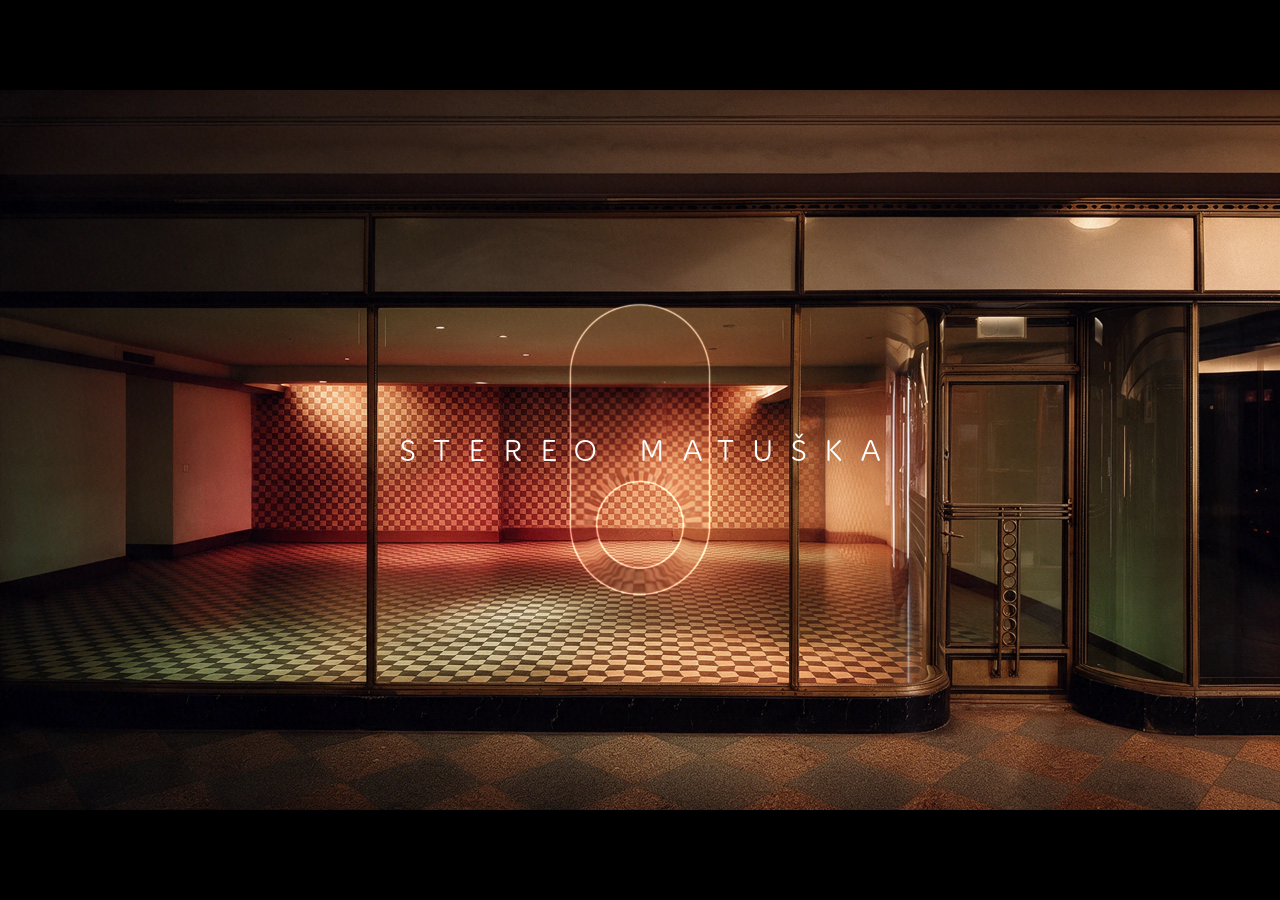
==== intro-vyloha.html @ 97980174 "Prezentace vizuální identity Stereo Matuška Soubory, které slideshow za běhu používá (36 slidů: intr" ====
<!doctype html>
<html lang="cs">
<head>
<meta charset="utf-8">
<meta name="viewport" content="width=device-width,initial-scale=1">
<title>Stereo intro výloha</title>
<style>
  html,body{margin:0;height:100%;background:#000;overflow:hidden}
  /* telefon: prohlížeč nesmí tah prstem brát jako posun nebo zoom stránky, ovládání řeší skript */
  html,body{touch-action:none;-webkit-user-select:none;user-select:none;-webkit-tap-highlight-color:transparent}
  canvas{position:absolute;inset:0;margin:auto;max-width:100vw;max-height:100vh;aspect-ratio:16/9;width:100vw;height:auto}
  @media (min-aspect-ratio:16/9){canvas{height:100vh;width:auto}}
  /* slidy za intrem: mezi sebou střih; jen přechod z intra na první slide (a zpět) se prolne */
  #slides>*{position:absolute;inset:0;margin:auto;width:min(100vw,calc(100vh*16/9));height:min(100vh,calc(100vw*9/16));opacity:0;pointer-events:none}
  #slides>.on{opacity:1}
  #slides>.fade{transition:opacity .8s cubic-bezier(.65,0,.35,1)}
  .slide svg{position:absolute;inset:0;width:100%;height:100%;display:block}
  /* písmo identity: Kit Rounded Light (podtitul MATUŠKA); nejdřív nainstalované, jinak soubor z web/ */
  @font-face{font-family:"Kit Rounded";font-weight:300;font-style:normal;src:local("KitRounded Light"),local("KitRounded-Light"),url("web/KitRounded-Light.otf") format("opentype")}
  .lab{font:300 46px/1 "Kit Rounded","Avenir Next","Century Gothic","Helvetica Neue",Arial,sans-serif;letter-spacing:.35em;fill:#fff}
  /* slide 12: spodní část loga (linky, MATUŠKA, jehla) jako SVG nad plátnem */
  #l12{position:absolute;inset:0;margin:auto;width:min(100vw,calc(100vh*16/9));height:min(100vh,calc(100vw*9/16));pointer-events:none;display:none}
  #l12.on{display:block}
  /* krok 0: nápis STEREO MATUŠKA jako na statických slidech 1 a 2 (typografie/T0c-intro-nazev.html); zmizí, když se přepínač rozdělí */
  #nazev{position:absolute;inset:0;margin:auto;width:min(100vw,calc(100vh*16/9));height:min(100vh,calc(100vw*9/16));pointer-events:none;transition:opacity .6s cubic-bezier(.65,0,.35,1)}
  #nazev.off{opacity:0}
</style>
</head>
<body>
<canvas id="c" width="1920" height="1080"></canvas>
<!-- nápis kroku 0; x = 960 + polovina prostrkání za posledním písmenem (.67em × 42 / 2), ať je opticky na středu -->
<svg id="nazev" viewBox="0 0 1920 1080"><text x="974.07" y="540" text-anchor="middle" dominant-baseline="central" fill="#fff" style="font:300 42px 'Kit Rounded';letter-spacing:.67em">STEREO MATUŠKA</text></svg>
<!-- slidy za intrem: anatomie přepínače, dvojice káva/stout a vinyl/kytara; za nimi slide 12 (12.png na plátně + #l12), tím prezentace končí -->
<!-- slide 12: bílé logo na noční výloze; souřadnice skupiny = souřadnice SVG/logo_1.svg (posun a měřítko nastaví skript) -->
<svg id="l12" viewBox="0 0 1920 1080"><g id="l12g" fill="none" stroke="#fff" stroke-width="7.6" stroke-linecap="round" stroke-linejoin="round">
    <line id="l12L" x1="3.8" y1="579.21" x2="3.8" y2="579.21" opacity="0"/>
    <path class="sub" fill="#fff" stroke="none" opacity="0" d="M272.97,617.49c-.93,0-1.75-.21-2.45-.64-.7-.43-1.19-1.01-1.46-1.75-.27-.74-.41-1.5-.41-2.27v-73.14c0-3.19.54-5.52,1.63-7,1.09-1.48,3.15-2.22,6.18-2.22,1.55,0,2.8.29,3.73.88.93.58,1.71,1.4,2.33,2.45.62,1.05,1.24,2.32,1.87,3.79l17.15,40.6c.78,1.87,1.48,3.6,2.1,5.19.62,1.59,1.19,3.07,1.69,4.43.51,1.36.95,2.59,1.34,3.67.39,1.09.7,2.02.93,2.8.23-.78.53-1.71.88-2.8.35-1.09.8-2.31,1.34-3.67.54-1.36,1.13-2.84,1.75-4.43.62-1.59,1.32-3.32,2.1-5.19l17.15-40.6c.62-1.48,1.24-2.74,1.87-3.79.62-1.05,1.42-1.87,2.39-2.45.97-.58,2.23-.88,3.79-.88,2.95,0,4.98.74,6.07,2.22,1.09,1.48,1.63,3.81,1.63,7v73.14c0,.78-.16,1.54-.47,2.27-.31.74-.78,1.32-1.4,1.75-.62.43-1.44.64-2.45.64s-1.83-.21-2.45-.64c-.62-.43-1.11-.99-1.46-1.69-.35-.7-.53-1.48-.53-2.33v-39.78c0-7.08.08-13.59.23-19.54.16-5.95.35-10.71.58-14.29l-24.26,57.04c-.47,1.17-.93,2.29-1.4,3.38-.47,1.09-1.09,1.96-1.87,2.62-.78.66-1.95.99-3.5.99s-2.62-.33-3.44-.99c-.82-.66-1.46-1.52-1.92-2.57-.47-1.05-.97-2.2-1.52-3.44l-24.26-57.04c.31,3.58.53,8.34.64,14.29.12,5.95.17,12.46.17,19.54v39.78c0,.86-.16,1.63-.47,2.33-.31.7-.78,1.26-1.4,1.69-.62.43-1.44.64-2.45.64Z"/>
    <path class="sub" fill="#fff" stroke="none" opacity="0" d="M403.97,617.84c-.7,0-1.42-.16-2.16-.47-.74-.31-1.34-.82-1.81-1.52-.47-.7-.7-1.48-.7-2.33,0-.93.27-2.06.82-3.38.54-1.32,1.28-3.15,2.22-5.48l24.85-62.41c.78-1.87,1.46-3.56,2.04-5.07.58-1.52,1.24-2.8,1.98-3.85.74-1.05,1.63-1.85,2.68-2.39,1.05-.54,2.39-.82,4.02-.82s3.05.27,4.02.82c.97.54,1.81,1.34,2.51,2.39.7,1.05,1.32,2.33,1.87,3.85.54,1.52,1.17,3.21,1.87,5.07l25.08,62.53c.86,2.26,1.58,4.04,2.16,5.37.58,1.32.88,2.45.88,3.38,0,.86-.25,1.63-.76,2.33-.51.7-1.09,1.21-1.75,1.52-.66.31-1.38.47-2.16.47-1.09,0-1.98-.31-2.68-.93-.7-.62-1.34-1.65-1.92-3.09-.58-1.44-1.3-3.32-2.16-5.66l-7.23-19.6-1.28-3.27-8.17-20.65c-1.71-4.59-3.44-9.14-5.19-13.65-1.75-4.51-3.48-9.06-5.19-13.65-1.71,4.59-3.46,9.14-5.25,13.65-1.79,4.51-3.54,9.06-5.25,13.65l-8.05,20.53-1.4,3.38-7.12,19.6c-.86,2.33-1.57,4.22-2.16,5.66-.58,1.44-1.21,2.47-1.87,3.09-.66.62-1.58.93-2.74.93ZM413.65,590.08l2.45-7.23h43.86l2.1,7.23h-48.41Z"/>
    <path class="sub" fill="#fff" stroke="none" opacity="0" d="M543.02,617.49c-1.48,0-2.57-.47-3.27-1.4-.7-.93-1.05-2.1-1.05-3.5v-73.72h-24.73c-.86,0-1.63-.13-2.33-.41-.7-.27-1.25-.68-1.63-1.22-.39-.54-.58-1.32-.58-2.33s.19-1.79.58-2.33c.39-.54.93-.95,1.63-1.22.7-.27,1.48-.41,2.33-.41h57.74c.85,0,1.61.14,2.27.41.66.27,1.19.68,1.58,1.22.39.54.58,1.32.58,2.33.08,1.01-.1,1.81-.53,2.39-.43.58-.95.99-1.57,1.22-.62.23-1.36.35-2.22.35h-24.5v73.72c0,1.32-.33,2.47-.99,3.44-.66.97-1.77,1.46-3.32,1.46Z"/>
    <path class="sub" fill="#fff" stroke="none" opacity="0" d="M659.2,617.84c-7,0-12.93-1.42-17.79-4.26-4.86-2.84-8.56-6.9-11.08-12.19-2.53-5.29-3.79-11.55-3.79-18.78v-47.48c0-1.4.37-2.53,1.11-3.38.74-.86,1.88-1.28,3.44-1.28,1.4,0,2.45.41,3.15,1.22.7.82,1.05,1.92,1.05,3.32v43.98c0,6.61.8,12.21,2.39,16.8,1.59,4.59,4.14,8.07,7.64,10.44,3.5,2.37,8.13,3.56,13.88,3.56s10.25-1.18,13.71-3.56c3.46-2.37,6.01-5.85,7.64-10.44,1.63-4.59,2.45-10.19,2.45-16.8v-43.86c0-1.4.35-2.53,1.05-3.38.7-.86,1.79-1.28,3.27-1.28,1.55,0,2.66.45,3.33,1.34.66.9.99,2.04.99,3.44v47.36c0,7.23-1.25,13.49-3.73,18.78-2.49,5.29-6.14,9.35-10.96,12.19-4.82,2.84-10.73,4.26-17.73,4.26Z"/>
    <path class="sub" fill="#fff" stroke="none" opacity="0" d="M772.47,617.84c-4.59,0-8.75-.7-12.48-2.1-3.73-1.4-6.84-3.07-9.33-5.02-1.56-1.09-2.76-2.25-3.62-3.5-.86-1.24-1.28-2.45-1.28-3.62,0-1.24.39-2.27,1.17-3.09.78-.82,1.79-1.23,3.03-1.23,1.71,0,2.97.53,3.79,1.58s1.88,2.2,3.21,3.44c1.24,1.09,3.11,2.31,5.6,3.67,2.49,1.36,5.95,2.04,10.38,2.04,3.34,0,6.43-.56,9.27-1.69,2.84-1.13,5.15-2.8,6.94-5.02,1.79-2.22,2.68-4.96,2.68-8.22,0-2.95-.6-5.38-1.81-7.29-1.21-1.9-2.82-3.46-4.84-4.67-2.02-1.2-4.26-2.22-6.71-3.03-2.45-.82-4.96-1.65-7.52-2.51-4.98-1.79-9.2-3.79-12.66-6.01-3.46-2.22-6.09-4.84-7.87-7.87-1.79-3.03-2.68-6.61-2.68-10.73s.78-7.5,2.33-10.38c1.55-2.88,3.63-5.23,6.24-7.06,2.6-1.83,5.5-3.19,8.69-4.08,3.19-.89,6.38-1.34,9.57-1.34s6.18.41,8.98,1.23c2.8.82,5.29,1.89,7.46,3.21,2.18,1.32,3.91,2.76,5.19,4.32,1.28,1.56,1.93,3.07,1.93,4.55,0,1.25-.39,2.24-1.17,2.97-.78.74-1.75,1.11-2.92,1.11-1.48,0-2.61-.5-3.38-1.52-.78-1.01-1.94-2.1-3.5-3.27-1.71-1.24-3.52-2.35-5.42-3.32-1.91-.97-4.45-1.46-7.64-1.46-5.44,0-9.74,1.38-12.89,4.14-3.15,2.76-4.72,6.32-4.72,10.67-.08,4.51,1.46,8.03,4.61,10.56,3.15,2.53,7.76,4.88,13.82,7.06,3.03,1.09,6.07,2.18,9.1,3.27,3.03,1.09,5.79,2.45,8.28,4.08,2.49,1.63,4.47,3.79,5.95,6.47,1.48,2.68,2.22,6.17,2.22,10.44s-.82,7.66-2.45,10.62c-1.63,2.96-3.79,5.37-6.47,7.23-2.68,1.87-5.68,3.23-8.98,4.08-3.31.86-6.67,1.28-10.09,1.28ZM764.89,504.69c-.39-.54-.9-1.01-1.52-1.4-.62-.39-1.28-.58-1.98-.58-1.09,0-1.96.33-2.62.99s-.99,1.38-.99,2.16c0,.62.12,1.19.35,1.69.23.51.54.99.93,1.46l8.98,10.85c.47.7.97,1.32,1.52,1.87.54.54,1.18.99,1.92,1.34.74.35,1.58.52,2.51.52s1.77-.17,2.51-.52c.74-.35,1.38-.82,1.92-1.4.54-.58,1.05-1.18,1.52-1.81l8.98-10.85c.39-.47.72-.95.99-1.46.27-.5.41-1.07.41-1.69,0-.78-.33-1.5-.99-2.16-.66-.66-1.54-.99-2.62-.99-.7,0-1.36.2-1.98.58-.62.39-1.17.86-1.63,1.4l-9.1,12.01-9.1-12.01Z"/>
    <path class="sub" fill="#fff" stroke="none" opacity="0" d="M860.77,617.49c-.93,0-1.73-.21-2.39-.64-.66-.43-1.13-.99-1.4-1.69-.27-.7-.41-1.55-.41-2.57v-77.34c0-1.48.33-2.64.99-3.5.66-.86,1.73-1.28,3.21-1.28,1.55,0,2.68.43,3.38,1.28.7.86,1.05,1.94,1.05,3.27v77.81c0,1.32-.35,2.43-1.05,3.32-.7.89-1.83,1.34-3.38,1.34ZM909.53,617.49c-1.25,0-2.29-.41-3.15-1.22-.86-.82-1.87-1.92-3.03-3.33-2.26-2.72-4.75-5.64-7.47-8.75-2.72-3.11-5.52-6.26-8.4-9.45-2.88-3.19-5.68-6.26-8.4-9.22-2.72-2.95-5.25-5.66-7.58-8.11-2.33-2.45-4.32-4.41-5.95-5.89,6.07-6.14,12.11-12.4,18.14-18.78,6.03-6.38,12.03-12.64,18.02-18.78,1.09-1.17,2.1-2.12,3.03-2.86.93-.74,1.98-1.11,3.15-1.11s2.16.41,2.97,1.22c.82.82,1.23,1.81,1.23,2.97,0,.93-.25,1.77-.76,2.51-.51.74-1.38,1.69-2.62,2.86-3.66,3.42-7.29,6.9-10.91,10.44-3.62,3.54-7.21,7.06-10.79,10.56-3.58,3.5-7.19,7-10.85,10.5,1.32,1.25,3.03,2.9,5.13,4.96,2.1,2.06,4.39,4.41,6.88,7.06,2.49,2.64,5.05,5.37,7.7,8.17,2.64,2.8,5.19,5.54,7.64,8.22,2.45,2.68,4.65,5.07,6.59,7.17,1.32,1.48,2.27,2.68,2.86,3.62.58.93.87,1.91.87,2.92,0,1.09-.39,2.08-1.17,2.97-.78.89-1.83,1.34-3.15,1.34Z"/>
    <path class="sub" fill="#fff" stroke="none" opacity="0" d="M968.33,617.84c-.7,0-1.42-.16-2.16-.47-.74-.31-1.34-.82-1.81-1.52-.47-.7-.7-1.48-.7-2.33,0-.93.27-2.06.82-3.38.54-1.32,1.28-3.15,2.22-5.48l24.85-62.41c.78-1.87,1.46-3.56,2.04-5.07.58-1.52,1.24-2.8,1.98-3.85.74-1.05,1.63-1.85,2.68-2.39,1.05-.54,2.39-.82,4.02-.82s3.05.27,4.02.82c.97.54,1.81,1.34,2.51,2.39s1.32,2.33,1.87,3.85c.54,1.52,1.17,3.21,1.87,5.07l25.08,62.53c.85,2.26,1.57,4.04,2.16,5.37.58,1.32.87,2.45.87,3.38,0,.86-.25,1.63-.76,2.33-.51.7-1.09,1.21-1.75,1.52-.66.31-1.38.47-2.16.47-1.09,0-1.98-.31-2.68-.93-.7-.62-1.34-1.65-1.92-3.09-.58-1.44-1.3-3.32-2.16-5.66l-7.23-19.6-1.28-3.27-8.17-20.65c-1.71-4.59-3.44-9.14-5.19-13.65-1.75-4.51-3.48-9.06-5.19-13.65-1.71,4.59-3.46,9.14-5.25,13.65-1.79,4.51-3.54,9.06-5.25,13.65l-8.05,20.53-1.4,3.38-7.12,19.6c-.86,2.33-1.58,4.22-2.16,5.66-.58,1.44-1.21,2.47-1.87,3.09-.66.62-1.58.93-2.74.93ZM978.01,590.08l2.45-7.23h43.86l2.1,7.23h-48.41Z"/>
    <path id="l12A" d="" opacity="0"/>
    <circle id="l12C" cx="0" cy="0" r="13.66" opacity="0"/>
</g></svg>
<div id="slides">
  <!-- přepínač po intru: anatomie, pak dvojice den ↔ noc (káva / stout, vinyl / kytara) na půlené obrazovce: nahoře den, dole noc,
       dráha stojí a jede jen kolečko; šipka na dvojici nejdřív přepne, pak jde dál -->
  <div class="slide" id="anat"><svg viewBox="0 0 1920 1080">
    <g id="anCam">
      <image id="an7" href="web/final7.webp" width="1920" height="1080"/>
      <image id="anN" href="web/noc.webp" width="1920" height="1080" opacity="0"/>
      <image id="anD" href="web/den.webp" width="1920" height="1080" opacity="0"/>
    </g>
    <rect id="anDark" width="1920" height="1080" fill="#0d0907" opacity="0"/>
    <!-- dráha a kolečko bílou linkou silnou jako linky loga na slidu s logem (7,6 × 0,85 = 6,46 px); výplň O Ondra zamítl -->
    <g fill="none" stroke="#fff" stroke-width="6.46" stroke-linecap="round">
      <path id="anTrack" pathLength="1" stroke-dasharray="1" stroke-dashoffset="1" d="M717.82,278.08A242.18,242.18 0 0 1 1202.18,278.08L1202.18,801.92A242.18,242.18 0 0 1 717.82,801.92Z"/>
      <circle id="anKnob" pathLength="1" stroke-dasharray="1" stroke-dashoffset="1" cx="960" cy="540" r="150.68"/>
    </g>
    <text id="anDen" class="lab" x="1272" y="294" opacity="0">DEN</text>
    <text id="anNoc" class="lab" x="1272" y="818" opacity="0">NOC</text>
  </svg></div>
  <div class="slide pair" id="p1"><svg viewBox="0 0 1920 1080">
    <svg width="1920" height="540"><image href="web/foto-9.webp" x="0.5" y="-269.42" width="1920" height="1080"/></svg>
    <svg y="540" width="1920" height="540"><image href="web/foto-11.webp" x="4" y="-269.58" width="1920" height="1080"/></svg>
    <rect class="dt" width="1920" height="540" fill="#0d0907" opacity="0"/>
    <rect class="db" y="540" width="1920" height="540" fill="#0d0907" opacity=".55"/>
    <g fill="none" stroke="#fff" stroke-width="6.46" stroke-linecap="round">   <!-- linka jako linky loga na slidu s logem (7,6 × 0,85) -->
      <path d="M711.00,270.58A249.00,249.00 0 0 1 1209.00,270.58L1209.00,809.42A249.00,249.00 0 0 1 711.00,809.42Z"/>
      <circle class="pk" cx="960" cy="270.58" r="155"/>
    </g>
    <!-- popisky stavu jako v anatomii: u krajních poloh kolečka, aktivní plně, druhý tlumeně; DEN tmavě na světlé půlce, NOC bíle na tmavé -->
    <text class="lab pDen" x="1279" y="287" style="fill:#2A1C16">DEN</text>
    <text class="lab pNoc" x="1279" y="826" opacity=".35">NOC</text>
  </svg></div>
  <div class="slide pair" id="p2"><svg viewBox="0 0 1920 1080">
    <svg width="1920" height="540"><image href="web/foto-8.webp" x="-0.5" y="-267.92" width="1920" height="1080"/></svg>
    <svg y="540" width="1920" height="540"><image href="web/foto-10.webp" x="-1.5" y="-266.08" width="1920" height="1080"/></svg>
    <rect class="dt" width="1920" height="540" fill="#0d0907" opacity="0"/>
    <rect class="db" y="540" width="1920" height="540" fill="#0d0907" opacity=".55"/>
    <g fill="none" stroke="#fff" stroke-width="6.46" stroke-linecap="round">   <!-- linka jako linky loga na slidu s logem (7,6 × 0,85) -->
      <path d="M711.00,270.58A249.00,249.00 0 0 1 1209.00,270.58L1209.00,809.42A249.00,249.00 0 0 1 711.00,809.42Z"/>
      <circle class="pk" cx="960" cy="270.58" r="155"/>
    </g>
    <!-- popisky stavu jako v anatomii: u krajních poloh kolečka, aktivní plně, druhý tlumeně; DEN tmavě na světlé půlce, NOC bíle na tmavé -->
    <text class="lab pDen" x="1279" y="287" style="fill:#2A1C16">DEN</text>
    <text class="lab pNoc" x="1279" y="826" opacity=".35">NOC</text>
  </svg></div>
</div>
<script>
/* Intro na výloze (storyboard final/1–5): skleněné O z loga, otvor = kolečko přepínače.
   1 den (otvor nahoře) → 2 otvor sjede dolů a noc se s ním postupně prolne
   → 3 O se rozdělí na dva kanály: vlevo den (otvor nahoře), vpravo noc (otvor dole)
   → 4 kanály se slijí do jednoho O na předělu, otvor uprostřed jako v logu, sklo se rozzáří
   → 5 O odjede doprava a od něj vyjedou a narostou písmena STERE (skleněný nápis přes výlohu)
   → finále (storyboard 7): denní polovina se rozplyne do noci, do otvoru O se vloží jantarový kotouč; intro tu skončí a stojí (klik / mezerník = znovu).
   Rozměry = logo 1 : 1 (O 208,78 × 434,57, otvor r 64,95), nápis posunutý o (318, 322).
   Písmena: mapy vzdáleností web/pismena-a.png (S, T, E) a pismena-b.png (R, E) z SVG/logo_1.svg.
   Ladění: #t=12 zastaví čas. */
const W = 1920, H = 1080;
const O = { cx: 960, top: 322, w: 208.78, h: 434.57, hole: 64.95 };
const R = O.w / 2;
const HOLE_UP = O.top + R, HOLE_DOWN = O.top + O.h - R, HOLE_MID = O.top + O.h / 2;
const X_LEFT = 480, X_RIGHT = 1440, SPLIT_X = 960;   // kanály podle storyboardu 3
const LOGO_X = 318, O_FINAL = 1501;                // O na místě v nápisu (doladěno na final/7.png)
const L_SHIFT = [-7, 3];                           // průměrný posun písmen (pro výpočty pohybu)
// přesné posuny jednotlivých písmen S, T, E, R, E změřené proti final/7.png (px)
const L_DX = [-8, -8, -9, -8, -9], L_DY = [.5, .5, .5, .5, .5];   // změřeno na světlém lemu nového final/7.png
// O ve final/7.png: střed 1501,5, horní okraj 322,5, stejná velikost jako logo, otvor y 539,5
const O_FIN = { x: 1501.5, R: 104.39, y0: 322.5 + 104.39, y1: 322.5 + 434.57 - 104.39, hole: 539.5 };
const O_BASE = { R, y0: O.top + R, y1: O.top + O.h - R };
// středy písmen S, T, E, R, E v nápisu (px) a pořadí vysouvání (od O doleva)
const LETTER_C = [426, 643.5, 846.5, 1064, 1287];
const LETTER_DELAY = [0, .08, .16, .24, .32], LETTER_DUR = .5;      // písmena rostou hned, zleva doprava za odjíždějícím O
const LETTER_RIGHT = [523, 725, 928, 1161, 1368];                  // pravý okraj písmen – rostou, až je O mine

const SEG = [
  ['den', 1.6], ['doNoci', 1.8], ['noc', 1.2], ['split', 1.7], ['stereo', 1.8],
  ['spojit', 1.5], ['logo', 1.4], ['finale', 3.8], ['konec', 0.01]
];
const END = SEG.reduce((s, x) => s + x[1], 0);   // lineární časová osa jen pro ladění (#t=) a export snímků

// brand easing cubic-bezier(.65,0,.35,1)
function bez(x1, y1, x2, y2) {
  const cx = 3 * x1, bx = 3 * (x2 - x1) - cx, ax = 1 - cx - bx;
  const cy = 3 * y1, by = 3 * (y2 - y1) - cy, ay = 1 - cy - by;
  return t => {
    let x = t;
    for (let i = 0; i < 8; i++) { const f = ((ax * x + bx) * x + cx) * x - t, d = (3 * ax * x + 2 * bx) * x + cx; if (Math.abs(d) < 1e-6) break; x -= f / d; }
    return ((ay * x + by) * x + cy) * x;
  };
}
const ease = bez(.65, 0, .35, 1);
const lerp = (a, b, k) => a + (b - a) * k;
const clamp = v => Math.max(0, Math.min(1, v));

// nápis: k = 0 jen O uprostřed, k = 1 O na místě a písmena venku
function wordmark(k) {
  const ox = lerp(O.cx, O_FINAL, ease(k));                                // O jede na své místo a za sebou nechává písmena
  const prog = LETTER_DELAY.map((dl, i) => ease(Math.min(clamp((k - dl) / LETTER_DUR), clamp((ox - R - LETTER_RIGHT[i] + 40) / 60))));
  const off = prog.map(() => 0);                                          // písmena stojí na svém místě
  const grow = prog.map(p => (1 - p) * 46);                               // a narostou z tenké linky
  // záře písmene naběhne až za jeho tvarem (nejdřív sklo, pak světlo)
  const lb = prog.map(p => Math.pow(clamp((p - .55) / .45), 2));
  return { wipe: 1, split: 1, glow: 1, a: { x: ox, hole: HOLE_MID }, b: null, letters: off.map(o => o + L_SHIFT[0]), grow, lb };
}

// varianta „neon“: O nejdřív dojede na místo, pak se písmena S → E rozblikají jako neonové trubice a dosvítí do skla
const FLICK = [0, 1, 0, 0, 1, 1, 0, 1, 1, 1, 0, 1];          // vzor blikání při zapalování
function neon(k) {
  const ox = lerp(O.cx, O_FINAL, ease(clamp(k / .3)));
  const lit = [0, 1, 2, 3, 4].map(i => {
    const p = clamp((k - .26 - i * .085) / .2);                // každé písmeno se zapaluje 0,2 délky kroku
    if (p <= 0) return [0, 0];
    if (p < .55) { const f = FLICK[Math.floor(p / .55 * FLICK.length)]; return [f * .55, f * 1.6]; }   // jen svítící obrys, bliká
    const q = (p - .55) / .45;
    return [lerp(.55, 1, ease(q)), lerp(1.6, 1, ease(q))];    // dosvítí: tělo skla naplní, záře se usadí
  });
  return { wipe: 1, split: 1, glow: 1, a: { x: ox, hole: HOLE_MID }, b: null,
           letters: [0, 0, 0, 0, 0].map(o => o + L_SHIFT[0]), grow: [0, 0, 0, 0, 0],
           lw: lit.map(l => l[0]), lb: lit.map(l => l[1]) };
}

// varianta „pivo“: O dojede na místo, zůstanou po něm prázdné skleněné obrysy písmen,
// ty se zespodu naplní pivem s pěnou (zleva doprava), pak pivo „prosvítí“ do čistého zářícího skla
const L_BOT = 760, L_TOP = 318;
function beer(k) {
  const ox = lerp(O.cx, O_FINAL, ease(clamp(k / .26)));
  const glass = ease(clamp((k - .14) / .22));                 // písmena se jemně objeví jako čisté sklo
  const p = clamp((k - .3) / .55);
  const level = lerp(L_BOT + 12, L_TOP + 4, 1 - Math.pow(1 - p, 2.6));   // hladina stoupá a ke konci zpomalí, jako když se dočepovává
  return { wipe: 1, split: 1, glow: lerp(.6, 1, clamp((k - .55) / .3)), a: { x: ox, hole: HOLE_MID }, b: null,
           letters: [0, 0, 0, 0, 0].map(o => o + L_SHIFT[0]), grow: [0, 0, 0, 0, 0],
           lw: [glass, glass, glass, glass, glass], lb: [1, 1, 1, 1, 1],
           fill: [level, level, level, level, level], settle: [1, 1, 1, 1, 1],
           wAmp: 3.5 * (1 - p) + .6, tint: 1 - ease(clamp((k - .82) / .18)) };
}

// varianta „odlesk“: O dojede na místo, pak výlohou zleva doprava přejede měkký šikmý pruh světla;
// kudy projde, tam sklo chytí světlo a písmena se ukážou (písmena se nehýbou, jen se objeví)
const SWEEP_FROM = -350, SWEEP_TO = 2350;
function sweep(k) {
  const ox = lerp(O.cx, O_FINAL, ease(clamp(k / .28)));
  const sx = lerp(SWEEP_FROM, SWEEP_TO, bez(.45, 0, .55, 1)(clamp((k - .22) / .6)));
  return { wipe: 1, split: 1, glow: 1, a: { x: ox, hole: HOLE_MID }, b: null,
           letters: [0, 0, 0, 0, 0].map(o => o + L_SHIFT[0]), grow: [0, 0, 0, 0, 0], sweepX: sx };
}

// varianta „zpoza O“ (jako stereo-logo-intro): O dojede na místo, pak celé slovo vyjede zpoza skleněného O doleva.
// Písmena jsou fyzicky za O – zakrývá je jeho obrys (žádná neviditelná hrana), vpravo od středu O nejsou vidět vůbec.
function slide(k) {
  const m = ease(clamp(k / .3));
  const ox = lerp(O.cx, O_FIN.x, m);
  const off = lerp(O_FIN.x - O_FIN.R + 8 - (322 + L_SHIFT[0]), 0, ease(clamp((k - .28) / .5)));
  return { wipe: 1, split: 1, glow: 1, a: { x: ox, hole: lerp(HOLE_MID, O_FIN.hole, m) }, b: null,
           og: [lerp(O_BASE.R, O_FIN.R, m), lerp(O_BASE.y0, O_FIN.y0, m), lerp(O_BASE.y1, O_FIN.y1, m)], discC: [ox + 1.8, lerp(HOLE_MID, O_FIN.hole, m) + 1.8, 63.7],
           letters: L_DX.map(dx => off + dx), ly: L_DY, grow: [-.5, -.5, -.5, -.5, -.5], occ: 1, clear: clamp((k - .5) / .4) };
}

function state(t) {
  t = Math.max(0, Math.min(t, END - 1e-4));
  let name = SEG[0][0], raw = 0;
  for (const [n, d] of SEG) { if (t < d) { name = n; raw = t / d; break; } t -= d; }
  return segState(name, raw);
}
// stav jednoho úseku animace v čase raw 0..1
function segState(name, raw) {
  const k = ease(raw);
  const sep = k => ({ wipe: 1, split: k, a: { x: lerp(O.cx, X_RIGHT, k), hole: HOLE_DOWN }, b: { x: lerp(O.cx, X_LEFT, k), hole: lerp(HOLE_DOWN, HOLE_UP, k) } });
  switch (name) {
    case 'den': return { wipe: 0, split: 0, a: { x: O.cx, hole: HOLE_UP }, b: null };
    case 'doNoci': return { wipe: k, split: 0, a: { x: O.cx, hole: lerp(HOLE_UP, HOLE_DOWN, k) }, b: null };
    case 'noc': return { wipe: 1, split: 0, a: { x: O.cx, hole: HOLE_DOWN }, b: null };
    case 'zpetDen': return { wipe: 1 - k, split: 0, a: { x: O.cx, hole: lerp(HOLE_DOWN, HOLE_UP, k) }, b: null };
    case 'split': return sep(k);
    case 'stereo': return sep(1);
    case 'spojit': return { wipe: 1, split: 1, glow: k, a: { x: lerp(X_RIGHT, O.cx, k), hole: lerp(HOLE_DOWN, HOLE_MID, k) }, b: { x: lerp(X_LEFT, O.cx, k), hole: lerp(HOLE_UP, HOLE_MID, k) } };
    case 'logo': return { wipe: 1, split: 1, glow: 1, a: { x: O.cx, hole: HOLE_MID }, b: null };
    case 'napis': return wordmark(raw);
    case 'napisStoji': return wordmark(1);
    // finále: denní polovina se rozplyne do noci – předěl se při tom rozmaže, aby nevznikl ostrý obdélník;
    //    sklo se rozzáří o něco víc a do otvoru O se vloží matný skleněný kotouč
    //    a celé se to prolne do hotového snímku storyboardu 7 (final/7.png)
    // storyboard 4 → 7 rovnou: O odjede na místo, písmena narostou, celá výloha se zároveň prolne do noci
    //    a ve druhé půlce se všechno prolne do hotového snímku final/7.png
    case 'finale': return { ...slide(raw), wipe: 1, feather: lerp(1.5, 900, k), dayMul: 1 - k, glow: lerp(1, 1.3, k), disc: k, fin: ease(clamp((raw - .76) / .24)) };
    case 'konec': return { ...slide(1), wipe: 1, dayMul: 0, glow: 1.3, disc: 1, fin: 1 };
    case 'kNoci': return { ...wordmark(1), wipe: 1, feather: lerp(1.5, 900, k), dayMul: 1 - k, glow: lerp(1, 1.3, k), disc: k, fin: k };
    case 'nocNapis': return { ...wordmark(1), wipe: 1, dayMul: 0, glow: 1.3, disc: 1, fin: 1 };
  }
}

const VS = `attribute vec2 p; varying vec2 uv; void main(){ uv = p*.5+.5; gl_Position = vec4(p,0.,1.); }`;
const FS = `
precision highp float;
varying vec2 uv;
uniform sampler2D day, night, la, lb, fin, p12;
uniform float finMix;
uniform float p12On, hrad, lsc, whiteR, whiteOn;   // slide 12: podklad 12.png, poloměr otvoru O, měřítko písmen, bílá vlna
uniform vec2 lorg;                               // kde leží počátek loga (v textuře písmen je na 318, 322)
uniform float fade, splitX, splitF, dayMul, glow, time, letters, disc, sweepX, occOn;
uniform vec3 oa, ob;      // x středu, y otvoru, viditelnost
uniform vec4 lx;          // posun písmen S, T, E, R
uniform float lx5;        // posun druhého E
uniform vec4 lg;          // ztenčení písmen při vyrůstání (px)
uniform vec4 ly; uniform float ly5;   // svislý posun jednotlivých písmen
uniform vec3 og;                      // geometrie O: poloměr, y středu horního a dolního oblouku
uniform float clarity;
uniform vec3 discC;                 // kotouč: střed x, y a poloměr               // 0 = mléčné sklo, 1 = čisté sklo jako ve final/7.png
uniform float lg5;
uniform vec4 lw, lbr;       // viditelnost a jas jednotlivých písmen (neon)
uniform float lw5, lbr5;
float LW = 1., LB = 1., LF = 0., LS = 1.;   // váha, jas a hladina piva nejbližšího písmene (nastaví sdL)
uniform vec4 lf, ls; uniform float lf5, ls5, tint, fillMode, wAmp;
uniform vec2 res;
const float R = ${R.toFixed(3)}, HR = ${O.hole.toFixed(3)};


float nightAt(vec2 px){
  float d = smoothstep(splitX + splitF, splitX - splitF, px.x);
  return fade * (1. - d * dayMul);
}
vec3 bg(vec2 px){ vec2 t = clamp(px / res, vec2(0.), vec2(1.));
  if (p12On > .5) return texture2D(p12, t).rgb;
  return mix(texture2D(day, t).rgb, texture2D(night, t).rgb, nightAt(px)); }

float sdO(vec2 p, vec3 o){
  if (o.z < .5) return 1e4;
  float cap = length(p - vec2(o.x, clamp(p.y, og.y, og.z))) - og.x;
  float hole = length(p - vec2(o.x, o.y)) - hrad;
  return max(cap, -hole);
}
// mapa vzdáleností má rozsah ±64 px; dál = „daleko“ (jinak by se záře písmen rozlila přes celý obraz)
float dec(float v){ float d = (v * 255. - 128.) * .5; return d > 63. ? 1e4 : d; }
float sdL(vec2 p){
  if (letters < .5) return 1e4;
  float d = 1e4, e;
  e = dec(texture2D(la, (vec2(318., 322.) + (p - lorg) / lsc - vec2(lx.x, ly.x)) / res).r) * lsc + lg.x; if (lw.x > .01 && e < d) { d = e; LW = lw.x; LB = lbr.x; LF = lf.x; LS = ls.x; }
  e = dec(texture2D(la, (vec2(318., 322.) + (p - lorg) / lsc - vec2(lx.y, ly.y)) / res).g) * lsc + lg.y; if (lw.y > .01 && e < d) { d = e; LW = lw.y; LB = lbr.y; LF = lf.y; LS = ls.y; }
  e = dec(texture2D(la, (vec2(318., 322.) + (p - lorg) / lsc - vec2(lx.z, ly.z)) / res).b) * lsc + lg.z; if (lw.z > .01 && e < d) { d = e; LW = lw.z; LB = lbr.z; LF = lf.z; LS = ls.z; }
  e = dec(texture2D(lb, (vec2(318., 322.) + (p - lorg) / lsc - vec2(lx.w, ly.w)) / res).r) * lsc + lg.w; if (lw.w > .01 && e < d) { d = e; LW = lw.w; LB = lbr.w; LF = lf.w; LS = ls.w; }
  e = dec(texture2D(lb, (vec2(318., 322.) + (p - lorg) / lsc - vec2(lx5, ly5)) / res).g) * lsc + lg5;   if (lw5 > .01 && e < d) { d = e; LW = lw5; LB = lbr5; LF = lf5; LS = ls5; }
  return d;
}
float sdf(vec2 p){ return min(min(sdO(p, oa), sdO(p, ob)), sdL(p)); }

void main(){
  vec2 px = vec2(uv.x * res.x, (1. - uv.y) * res.y);   // pixely, y dolů
  float dO = min(sdO(px, oa), sdO(px, ob));
  float dL = sdL(px);
  // písmena za O: zakryje je obrys O (měkce), vpravo od středu O nejsou vidět
  float occ = 1.;
  if (occOn > .5) {
    float dP = length(px - vec2(oa.x, clamp(px.y, og.y, og.z))) - og.x;
    occ = smoothstep(-3., 3., dP) * step(px.x, oa.x);
    if (occ < .5 && dL < 0.) dL = 1e4;
  }
  float d = min(dO, dL);
  bool onL = dL < dO;
  float wL = onL ? LW : 1., bL = onL ? LB : 1.;
  vec3 col = bg(px);
  // odlesk: šikmý pruh světla; vlevo od něj jsou písmena odhalená
  float su = px.x + (px.y - 540.) * .35;
  float reveal = smoothstep(sweepX + 40., sweepX - 170., su);
  float sheen = exp(-pow((su - sweepX) / 60., 2.));
  col += sheen * .08 * smoothstep(320., 360., px.y) * smoothstep(900., 860., px.y);   // pruh světla klouže i po skle výlohy
  // sklo podle final/7.png (změřeno): vnitřek čirý beze změny jasu, lom jen u hrany (do ~24 px, posun až 4 px),
  // lehké zjemnění obrazu a tenký světlý lem přímo na hraně (±2 px, mírně studený); žádný lesk ani mléčnost
  float vis = onL ? step(.01, wL) * reveal * occ : 1.;
  if (d < 6.) {
    vec2 e = vec2(1., 0.);
    vec2 n = normalize(vec2(sdf(px + e.xy) - sdf(px - e.xy), sdf(px + e.yx) - sdf(px - e.yx)) + 1e-5);
    // lom podle 7.png: u hrany sklo ukazuje obraz posunutý dovnitř (asi 5 px u hrany, do 18 px doznívá),
    // u spodních hran silněji (zvětšené „elipsy“ podlahy)
    float ins = max(-d, 0.);
    // kolem otvoru O (kotouče) láme sklo výrazněji – na 7.png se kolem něj ohýbají příčky dveří
    float nearHole = onL ? 0. : 1. - smoothstep(0., 30., abs(length(px - oa.xy) - hrad));
    vec2 off = -n * 5. * (1. - smoothstep(0., 18. + 16. * nearHole, ins)) * (1. + 1.5 * max(n.y, 0.) + 2. * nearHole);
    vec3 g = vec3(0.);
    for (int i = 0; i < 8; i++) { float a = float(i) * 0.785398; g += bg(px + off + vec2(cos(a), sin(a)) * .9); }
    g = g / 8.;
    float body = onL ? smoothstep(.5, 1., wL) : 1.;
    // pivo: hladina s vlnkou, nahoře pěna (varianta, teď nepoužitá)
    if (onL && fillMode > .5) {
      float surf = LF + sin(px.x * .011 + time * 2.1) * wAmp + sin(px.x * .027 - time * 1.4) * wAmp * .4;
      float liq = smoothstep(surf - 1.5, surf + 1.5, px.y);
      float fm = liq * (1. - smoothstep(surf + 5., surf + 12., px.y));
      vec3 stout = mix(g, g * vec3(.34, .2, .13) + vec3(.035, .014, .008), .78);
      vec3 pena = mix(g, vec3(.93, .86, .73), .78);
      g = mix(g, mix(stout, pena, fm), liq * tint);
      body = smoothstep(0., 1., wL);
    }
    g += sheen * .6 * vec3(1., .96, .9);
    col = mix(col, g, smoothstep(.5, -.5, d) * body * vis);
    // lem: u otvoru O s kotoučem slabší (ve final/7.png splývá s okrajem kotouče)
    // lem jako na 7.png: ostrá světlá linka ~3 px přímo na hraně
    float rimP = exp(-pow(d / 1.2, 2.));
    col += rimP * vec3(.56, .53, .49) * vis * (onL ? smoothstep(0., .3, wL) : 1.);
  }
  // kotouč v otvoru O: ve final/7.png je to jen čirý kruh s tenkým lemem (střed 1501,8 / 539,8, r 63,7)
  if (disc > 0.) {
    float dd = length(px - discC.xy) - discC.z;
    col += 0. * dd * disc;   // kotouč splývá s okrajem otvoru (na 7.png jediný lem)
  }
  // záře kolem skla vypnutá (7. 10. 2026 – Ondra: bez záře, i ve final/7.png)
  float gr = fract(sin(dot(px + time * 61.7, vec2(12.9898, 78.233))) * 43758.5453);
  col += (gr - .5) * .025;
  col = mix(col, texture2D(fin, px / res).rgb, finMix);
  // slide 12: bílá se rozlévá od otvoru O ven (měkká čela 40 px), sklo se mění v plnou bílou
  if (whiteOn > .5) col = mix(col, vec3(1.), smoothstep(whiteR, whiteR - 40., length(px - oa.xy)) * smoothstep(.6, -.6, d));
  gl_FragColor = vec4(col, 1.);
}`;

const cv = document.getElementById('c');
const gl = cv.getContext('webgl', { antialias: false, preserveDrawingBuffer: true });
function sh(type, src) { const s = gl.createShader(type); gl.shaderSource(s, src); gl.compileShader(s); if (!gl.getShaderParameter(s, gl.COMPILE_STATUS)) throw gl.getShaderInfoLog(s); return s; }
const pr = gl.createProgram();
gl.attachShader(pr, sh(gl.VERTEX_SHADER, VS)); gl.attachShader(pr, sh(gl.FRAGMENT_SHADER, FS)); gl.linkProgram(pr); gl.useProgram(pr);
gl.bindBuffer(gl.ARRAY_BUFFER, gl.createBuffer());
gl.bufferData(gl.ARRAY_BUFFER, new Float32Array([-1, -1, 1, -1, -1, 1, 1, 1]), gl.STATIC_DRAW);
const loc = gl.getAttribLocation(pr, 'p'); gl.enableVertexAttribArray(loc); gl.vertexAttribPointer(loc, 2, gl.FLOAT, false, 0, 0);
const U = n => gl.getUniformLocation(pr, n);
gl.uniform2f(U('res'), W, H);
gl.pixelStorei(gl.UNPACK_COLORSPACE_CONVERSION_WEBGL, gl.NONE);

function tex(unit, src, n = 0) {
  return new Promise(ok => { const im = new Image();
    im.onerror = () => setTimeout(() => tex(unit, src, n + 1).then(ok), 500 * (n + 1));   // výpadek sítě: zkusit znovu (jinak by zůstala černá plocha)
    im.onload = () => {
    const t = gl.createTexture(); gl.activeTexture(gl.TEXTURE0 + unit); gl.bindTexture(gl.TEXTURE_2D, t);
    gl.texImage2D(gl.TEXTURE_2D, 0, gl.RGB, gl.RGB, gl.UNSIGNED_BYTE, im);
    gl.texParameteri(gl.TEXTURE_2D, gl.TEXTURE_MIN_FILTER, gl.LINEAR); gl.texParameteri(gl.TEXTURE_2D, gl.TEXTURE_MAG_FILTER, gl.LINEAR);
    gl.texParameteri(gl.TEXTURE_2D, gl.TEXTURE_WRAP_S, gl.CLAMP_TO_EDGE); gl.texParameteri(gl.TEXTURE_2D, gl.TEXTURE_WRAP_T, gl.CLAMP_TO_EDGE);
    ok(); }; im.src = n ? src + '?r=' + n : src; });
}

function draw(s, t) {
  gl.uniform1f(U('fade'), s.wipe);
  gl.uniform1f(U('splitX'), s.split <= 1 ? lerp(-2, SPLIT_X, s.split) : lerp(SPLIT_X, W + 2, s.split - 1));
  gl.uniform1f(U('glow'), s.glow || 0);
  gl.uniform1f(U('disc'), s.disc || 0);
  gl.uniform1f(U('splitF'), s.feather || 1.5);
  gl.uniform1f(U('finMix'), s.fin || 0);
  gl.uniform1f(U('p12On'), s.p12 || 0); gl.uniform1f(U('hrad'), s.hrad || O.hole); gl.uniform1f(U('lsc'), s.lsc || 1);
  const LO = s.lorg || [318, 322]; gl.uniform2f(U('lorg'), LO[0], LO[1]);
  gl.uniform1f(U('whiteOn'), s.whiteOn || 0); gl.uniform1f(U('whiteR'), s.whiteR || 0);
  gl.uniform1f(U('sweepX'), s.sweepX === undefined ? 1e5 : s.sweepX);
  gl.uniform1f(U('occOn'), s.occ || 0);
  const OG = s.og || [O_BASE.R, O_BASE.y0, O_BASE.y1]; gl.uniform3f(U('og'), OG[0], OG[1], OG[2]);
  gl.uniform1f(U('clarity'), s.clear || 0);
  const DC = s.discC || [s.a.x, s.a.hole, O.hole - 1.5]; gl.uniform3f(U('discC'), DC[0], DC[1], DC[2]);
  const LYv = s.ly || [L_SHIFT[1], L_SHIFT[1], L_SHIFT[1], L_SHIFT[1], L_SHIFT[1]];
  gl.uniform4f(U('ly'), LYv[0], LYv[1], LYv[2], LYv[3]); gl.uniform1f(U('ly5'), LYv[4]);
  gl.uniform1f(U('dayMul'), s.dayMul === undefined ? 1 : s.dayMul);
  gl.uniform3f(U('oa'), s.a.x, s.a.hole, 1);
  gl.uniform3f(U('ob'), s.b ? s.b.x : 0, s.b ? s.b.hole : 0, s.b ? 1 : 0);
  const L = s.letters;
  gl.uniform1f(U('letters'), L ? 1 : 0);
  if (L) { gl.uniform4f(U('lx'), L[0], L[1], L[2], L[3]); gl.uniform1f(U('lx5'), L[4]);
    const G = s.grow; gl.uniform4f(U('lg'), G[0], G[1], G[2], G[3]); gl.uniform1f(U('lg5'), G[4]);
    const A = s.lw || [1, 1, 1, 1, 1], B = s.lb || [1, 1, 1, 1, 1];
    gl.uniform4f(U('lw'), A[0], A[1], A[2], A[3]); gl.uniform1f(U('lw5'), A[4]);
    gl.uniform4f(U('lbr'), B[0], B[1], B[2], B[3]); gl.uniform1f(U('lbr5'), B[4]);
    const F = s.fill; gl.uniform1f(U('fillMode'), F ? 1 : 0);
    if (F) { gl.uniform4f(U('lf'), F[0], F[1], F[2], F[3]); gl.uniform1f(U('lf5'), F[4]); gl.uniform1f(U('tint'), s.tint); gl.uniform1f(U('wAmp'), s.wAmp || 0);
      const Q = s.settle; gl.uniform4f(U('ls'), Q[0], Q[1], Q[2], Q[3]); gl.uniform1f(U('ls5'), Q[4]); } }
  gl.uniform1f(U('time'), Math.floor(t * 24) / 24);
  gl.drawArrays(gl.TRIANGLE_STRIP, 0, 4);
}

// ---------- slide 12: celé logo na noční výloze (final/12.png) ----------
// logo na 85 % velikosti intra, vycentrované ve snímku (rámeček loga = viewBox logo_1.svg 1297,67 × 617,84)
const L12 = { s: .85, x: 960 - 1297.67 * .85 / 2, y: 540 - 617.84 * .85 / 2 };
const T12 = { white: [.5, 1.9], lineL: [2.0, 2.5], subs: 2.35, subDur: .3, subStep: .08,
              armOut: [3.2, 3.75], ring: [3.8, 4.2], bend: [4.3, 5.1] };
const END12 = 5.1;
const seg12 = (t, a) => clamp((t - a[0]) / (a[1] - a[0]));
function slide12State(t) {
  const s = L12.s, top = L12.y, ox = L12.x + 1192.25 * s, hy = top + 217.285 * s;
  return { wipe: 1, split: 0, p12: 1, a: { x: ox, hole: hy }, b: null, hrad: O.hole * s,
           og: [R * s, top + R * s, top + (O.h - R) * s],
           letters: [0, 0, 0, 0, 0], ly: [0, 0, 0, 0, 0], grow: [0, 0, 0, 0, 0], lsc: s, lorg: [L12.x, L12.y],
           whiteOn: t > T12.white[0] ? 1 : 0, whiteR: lerp(O.hole * s - 2, 1250, ease(seg12(t, T12.white))) };
}
// jehla (pravá linka) v souřadnicích logo_1.svg: vodorovně 86,13, oblouk r 44,07 o 45°, šikmo 94,84, kroužek r 13,66
const ARM = { x: 1087.86, y: 579.21, l1: 86.13, rho: 44.07, l2: 94.84, r: 13.66 };
ARM.tot = ARM.l1 + ARM.rho * Math.PI / 4 + ARM.l2;
function armGeom(len, th) {
  let d, ex, ey;
  if (th < 1e-4) { d = `M${ARM.x},${ARM.y}h${len.toFixed(2)}`; ex = ARM.x + len; ey = ARM.y; }
  else {
    const x1 = ARM.x + ARM.l1, ax = x1 + ARM.rho * Math.sin(th), ay = ARM.y - ARM.rho * (1 - Math.cos(th));
    const l2 = ARM.l2 + ARM.rho * (Math.PI / 4 - th), dx = l2 * Math.cos(th), dy = -l2 * Math.sin(th);
    d = `M${ARM.x},${ARM.y}h${ARM.l1}A${ARM.rho},${ARM.rho} 0 0 0 ${ax.toFixed(2)},${ay.toFixed(2)}l${dx.toFixed(2)},${dy.toFixed(2)}`;
    ex = ax + dx; ey = ay + dy;
  }
  return { d, rc: [ex + ARM.r * Math.cos(th), ey - ARM.r * Math.sin(th)] };
}
// v hotovém tvaru dosedne kroužek přesně na místo z logo_1.svg (1280,21 / 488,14)
const ARM_FIX = (g => [1280.21 - g.rc[0], 488.14 - g.rc[1]])(armGeom(ARM.tot, Math.PI / 4));
const L12el = { svg: document.getElementById('l12'), g: document.getElementById('l12g'), line: document.getElementById('l12L'),
                subs: [...document.querySelectorAll('#l12 .sub')], arm: document.getElementById('l12A'), ring: document.getElementById('l12C') };
L12el.g.setAttribute('transform', `translate(${L12.x.toFixed(2)} ${L12.y}) scale(${L12.s})`);
const RING_C = 2 * Math.PI * ARM.r;
L12el.ring.style.strokeDasharray = RING_C;
// přenoska ve smyčce po vykreslení loga (Ondra 11. 10.): rameno za ohybem (otočný bod = konec vodorovné linky) jezdí
// z klidové polohy 45° dolů o 15° a zpět – pohyb 1,4 s brand easingem, v krajních polohách stojí 1,1 s
const PRENOSKA = { amp: Math.PI / 12, move: 1.4, hold: 1.1 };
function prenoskaTh(t) {
  const c = 2 * (PRENOSKA.hold + PRENOSKA.move); t = ((t % c) + c) % c;
  let k;
  if (t < PRENOSKA.hold) k = 0;
  else if (t < PRENOSKA.hold + PRENOSKA.move) k = ease((t - PRENOSKA.hold) / PRENOSKA.move);
  else if (t < 2 * PRENOSKA.hold + PRENOSKA.move) k = 1;
  else k = 1 - ease((t - 2 * PRENOSKA.hold - PRENOSKA.move) / PRENOSKA.move);
  return Math.PI / 4 - PRENOSKA.amp * k;
}
function update12(t, thLoop) {
  const kL = ease(seg12(t, T12.lineL));
  L12el.line.setAttribute('x2', lerp(3.8, 212.58, kL)); L12el.line.setAttribute('opacity', kL > 0 ? 1 : 0);
  L12el.subs.forEach((p, i) => {
    const k = ease(clamp((t - T12.subs - i * T12.subStep) / T12.subDur));
    p.setAttribute('opacity', k); p.setAttribute('transform', `translate(0 ${((1 - k) * 14).toFixed(2)})`);
  });
  const kA = ease(seg12(t, T12.armOut)), kR = ease(seg12(t, T12.ring)), kB = ease(seg12(t, T12.bend));
  const th = thLoop !== undefined ? thLoop : kB * Math.PI / 4, g = armGeom(ARM.tot * kA, th);
  L12el.arm.setAttribute('d', g.d); L12el.arm.setAttribute('opacity', kA > 0 ? 1 : 0);
  const cx = g.rc[0] + ARM_FIX[0] * kB, cy = g.rc[1] + ARM_FIX[1] * kB;
  L12el.ring.setAttribute('cx', cx.toFixed(2)); L12el.ring.setAttribute('cy', cy.toFixed(2));
  L12el.ring.setAttribute('transform', `rotate(${(180 - th * 180 / Math.PI).toFixed(2)} ${cx.toFixed(2)} ${cy.toFixed(2)})`);   // kreslí se od dotyku s linkou
  L12el.ring.style.strokeDashoffset = RING_C * (1 - kR); L12el.ring.setAttribute('opacity', kR > 0 ? 1 : 0);
}

// ---------- slidy s přepínačem (po intru) ----------
const AN = { z: 2.32, ox: 1501.5, oy: 539.8, k: 261.92 };   // zvětšení 2,32: fotka musí pokrýt celý snímek i s O uprostřed
const T_AN = { zoom: [0, 1.4], draw: [.9, 1.7], loop0: 2.4, first: 1.0, move: 1.4, hold: 1.1 };
const PAIR_T = 538.84, PAIR_MOVE = 1.4;
const $ = id => document.getElementById(id), nowS = () => performance.now() / 1000;
const anEl = { cam: $('anCam'), i7: $('an7'), iN: $('anN'), iD: $('anD'), dark: $('anDark'), track: $('anTrack'), knob: $('anKnob'), den: $('anDen'), noc: $('anNoc') };
// O z loga jako jedna cesta: pilulka (střed cx, rovná část y0–y1, poloměr R) minus kruhový otvor (cy, r) – evenodd
function oPath(cx, y0, y1, R, cy, r) {
  const f = v => v.toFixed(2);
  return `M${f(cx - R)},${f(y0)}A${f(R)},${f(R)} 0 0 1 ${f(cx + R)},${f(y0)}L${f(cx + R)},${f(y1)}A${f(R)},${f(R)} 0 0 1 ${f(cx - R)},${f(y1)}Z`
       + `M${f(cx - r)},${f(cy)}a${f(r)},${f(r)} 0 1 0 ${f(2 * r)},0a${f(r)},${f(r)} 0 1 0 ${f(-2 * r)},0Z`;
}
// poloha kolečka v anatomii: 0 = střed (logo), +1 = dole (noc), −1 = nahoře (den); po dojetí jezdí dokola noc ↔ den
function anKnobPos(t) {
  if (t < T_AN.loop0) return 0;
  t -= T_AN.loop0;
  if (t < T_AN.first) return ease(t / T_AN.first);                 // ze středu dolů do noci
  t -= T_AN.first;
  const cyc = 2 * (T_AN.hold + T_AN.move); t %= cyc;
  if (t < T_AN.hold) return 1;
  if (t < T_AN.hold + T_AN.move) return 1 - 2 * ease((t - T_AN.hold) / T_AN.move);
  if (t < 2 * T_AN.hold + T_AN.move) return -1;
  return -1 + 2 * ease((t - 2 * T_AN.hold - T_AN.move) / T_AN.move);
}
function updateAnat(t) {
  const kz = ease(clamp((t - T_AN.zoom[0]) / (T_AN.zoom[1] - T_AN.zoom[0])));
  const z = lerp(1, AN.z, kz), cx = lerp(960, AN.ox, kz), cy = lerp(540, AN.oy, kz);
  anEl.cam.setAttribute('transform', `translate(${(960 - z * cx).toFixed(2)} ${(540 - z * cy).toFixed(2)}) scale(${z.toFixed(4)})`);
  const kd = ease(clamp((t - T_AN.draw[0]) / (T_AN.draw[1] - T_AN.draw[0])));
  anEl.track.style.strokeDashoffset = 1 - kd; anEl.knob.style.strokeDashoffset = 1 - kd;
  const p = anKnobPos(t);
  anEl.knob.setAttribute('cy', (540 + p * AN.k).toFixed(2));
  const day = clamp(-p);                                           // den = kolečko nahoře
  anEl.i7.setAttribute('opacity', 1 - kd); anEl.iN.setAttribute('opacity', kd); anEl.iD.setAttribute('opacity', kd * day);
  anEl.dark.setAttribute('opacity', (kd * lerp(.45, .55, day)).toFixed(3));
  // popisky: objeví se, když tam kolečko poprvé dojede; aktivní plně, druhý tlumeně
  const t1 = t - T_AN.loop0 - T_AN.first, seenDay = t1 > T_AN.hold + T_AN.move * .6;
  anEl.noc.setAttribute('opacity', t1 > -.2 ? lerp(.35, 1, clamp(p)) : 0);
  anEl.den.setAttribute('opacity', seenDay ? lerp(.35, 1, day) : 0);
}
// dvojice: k 0 = den (kolečko nahoře na předmětu v horní půlce), 1 = noc (dole); dráha stojí, jede jen kolečko, neaktivní půlka ztlumená
const PAIR_DIM = .55;
const PAIRS = {};
for (const id of ['p1', 'p2']) {
  const el = $(id);
  // start: káva / pivo (p1) začíná v noci a šipka ho přepne na den, ať kolečko skončí nahoře, kde začíná vinyl / kytara (Ondra 11. 10.)
  PAIRS[id] = { knob: el.querySelector('.pk'), den: el.querySelector('.pDen'), noc: el.querySelector('.pNoc'), dt: el.querySelector('.dt'), db: el.querySelector('.db'), k: 0, from: 0, to: 0, t0: 0,
                start: id === 'p1' ? 1 : 0 };
}
function pairK(P) { const r = clamp((nowS() - P.t0) / PAIR_MOVE); return lerp(P.from, P.to, ease(r)); }
function updatePair(P) {
  const k = pairK(P); P.k = k;
  P.knob.setAttribute('cy', (540 - PAIR_T / 2 + k * PAIR_T).toFixed(2));
  P.den.setAttribute('opacity', lerp(1, .35, k).toFixed(3)); P.noc.setAttribute('opacity', lerp(.35, 1, k).toFixed(3));   // popisek podle stavu
  P.dt.setAttribute('opacity', (k * PAIR_DIM).toFixed(3));
  P.db.setAttribute('opacity', ((1 - k) * PAIR_DIM).toFixed(3));
}
function setPair(P, to, animate) { P.from = animate ? P.k : to; P.to = to; P.t0 = animate ? nowS() : -1e9; updatePair(P); }

function render(t) { const s = state(t); if (/nofin/.test(location.hash)) s.fin = 0; draw(s, t); }   // #nofin = bez prolnutí do 7.png (ladění)
window.__render = render;

// úsek pro slideshow.html (Ondra 10. 10.): #usek=intro | prepinac | logo – stránka čeká na {cmd:'start'} od rodiče
// a na konci úseku pošle {done:'next'|'prev'}; bez #usek= se chová jako dřív (SEG je už obsazené časovou osou intra)
const USEK = (/(?:^#|&)usek=(intro|prepinac|logo)/.exec(location.hash) || [])[1] || null;
const toParent = m => { if (USEK) parent.postMessage(Object.assign({ usek: USEK }, m), '*'); };
const fixed = /(?:^#|&)t=([\d.]+)/.exec(location.hash);
Promise.all([tex(0, 'web/den.webp'), tex(1, 'web/noc.webp'), tex(2, 'web/pismena-a.png'), tex(3, 'web/pismena-b.png'), tex(4, '7.png'), tex(5, '12.png'),
             document.fonts.load('300 46px "Kit Rounded"').catch(() => {})]).then(() => {   // písmo popisků načíst předem, ať neproblikne náhradní
  gl.uniform1i(U('day'), 0); gl.uniform1i(U('night'), 1); gl.uniform1i(U('la'), 2); gl.uniform1i(U('lb'), 3); gl.uniform1i(U('fin'), 4); gl.uniform1i(U('p12'), 5);
  window.__ready = true;
  if (fixed) { render(+fixed[1]); return; }
  /* Ovládání jako prezentace:
     krok 0 = smyčka přepínače den ↔ noc (běží, dokud se nepokračuje)
     → / PageDown / mezerník / Enter / klik = další krok, ← / PageUp = zpět, Home = znovu od smyčky.
     Kroky: 1 stereo (dva kanály), 2 spojení do O, 3 nápis a final/7.png, pak anatomie přepínače a dvojice
     káva/stout a vinyl/kytara (šipka na dvojici nejdřív přepne den → noc, další jde dál; mezi slidy střih)
     a slide 12: vykreslení celého loga na noční výloze (spustí se samo; → během animace ji dokončí). Tím prezentace končí. */
  const SLIDES = [...document.querySelectorAll('#slides > *')];
  let sl = 0, slT = 0;                                   // 0 = intro, 1..n = slide
  const S12 = SLIDES.length + 1;                         // slide 12 = poslední, kreslí se na plátno
  let done12 = false, freeze12 = null;   // freeze12: #slide=5&cas12=3.9&stop zastaví čas (ladění)
  function showSlide(i, back, od) {
    if (i === S12) { draw(slide12State(0), now()); update12(0); }   // vykreslit dřív, než zmizí předchozí slide (bez probliknutí)
    const el = SLIDES[i - 1], anat = el && el.id === 'anat';
    // anatomie začíná přesně jako konec intra (final/7.png); od = navázání z přepínače naležato (koncept/prepinac-nalezato.html) v čase od
    if (anat) updateAnat(back ? 99 : od || 0);
    if (el && PAIRS[el.id]) setPair(PAIRS[el.id], back ? 1 - PAIRS[el.id].start : PAIRS[el.id].start, false);   // zpět = přijít do konečné polohy
    sl = i; slT = anat ? now() - (back ? 99 : od || 0) : now(); done12 = false;
    SLIDES.forEach((s, k) => s.classList.toggle('on', k === i - 1));
    L12el.svg.classList.toggle('on', i === S12);
  }
  const LOOP_SEG = [['den', 1.6], ['doNoci', 1.8], ['noc', 1.6], ['zpetDen', 1.8]];
  const LOOP_LEN = LOOP_SEG.reduce((a, x) => a + x[1], 0), LOOP_NOC = 1.6 + 1.8;
  const STEPS = [null,
    { tr: [['split', 1.7]], hold: 'stereo' },
    { tr: [['spojit', 1.5]], hold: 'logo' },
    { tr: [['finale', 3.8]], hold: 'konec' }];
  const now = () => performance.now() / 1000;
  const P = { step: 0, mode: 'loop', t0: now(), segs: null, back: false };
  let paused = !!USEK; const nazevEl = document.getElementById('nazev');
  if (USEK && USEK !== 'intro') nazevEl.style.display = 'none';            // nápis patří jen k intru – v úsecích přepínače a loga ani neproblikne
  function loopState(t) {
    t = ((t % LOOP_LEN) + LOOP_LEN) % LOOP_LEN;
    for (const [n, d] of LOOP_SEG) { if (t < d) return segState(n, t / d); t -= d; }
  }
  function playState(t) {
    const total = P.segs.reduce((a, x) => a + x[1], 0);
    let tt = P.back ? total - t * 1.5 : t;               // zpět o něco rychleji
    if (tt >= total || tt <= 0) return null;
    for (const [n, d] of P.segs) { if (tt < d) return typeof n === 'function' ? n(tt / d) : segState(n, tt / d); tt -= d; }
    return null;
  }
  function current() {
    const t = now() - P.t0;
    if (P.mode === 'loop') return loopState(t);
    if (P.mode === 'play') {
      const s = playState(t);
      if (s) return s;
      if (P.back && P.step === 0) { P.mode = 'loop'; P.t0 = now() - LOOP_NOC; return loopState(LOOP_NOC); }
      P.mode = 'hold';
    }
    if (P.step === 0) { P.mode = 'loop'; P.t0 = now() - LOOP_NOC; return loopState(LOOP_NOC); }
    return segState(STEPS[P.step].hold, 1);
  }
  function next() {
    if (paused) return;                                                     // pozastavený (skrytý) úsek nereaguje
    if (sl === S12) { if (now() - slT < END12) { slT = now() - END12; done12 = false; } else toParent({ done: 'next' }); return; }   // během vykreslování loga: dokonči ho
    const P2 = sl > 0 && sl < S12 && PAIRS[SLIDES[sl - 1].id];
    if (P2 && P2.to === P2.start) { setPair(P2, 1 - P2.start, true); return; }   // dvojice: nejdřív přepnout (p1 noc → den, p2 den → noc)
    if (USEK === 'prepinac' && sl === SLIDES.length) { toParent({ done: 'next' }); return; }   // za vinylem / kytarou konec úseku
    if (sl > 0) { showSlide(sl + 1); return; }
    if (P.mode === 'play' && !P.back) { P.mode = 'hold'; return; }          // během přechodu: dokonči ho
    if (P.step >= STEPS.length - 1 && P.mode !== 'loop') { if (USEK === 'intro') { toParent({ done: 'next' }); return; } showSlide(1); return; }   // konec intra → první slide
    let segs = STEPS[P.step + 1].tr.slice();
    if (P.mode === 'loop') {                                                // ze smyčky: nejdřív plynule do noci
      const c = current(), w0 = c.wipe, h0 = c.a.hole;
      segs.unshift([r => { const k = ease(r); return { wipe: lerp(w0, 1, k), split: 0, a: { x: O.cx, hole: lerp(h0, HOLE_DOWN, k) }, b: null }; }, Math.max(.35, 1.2 * (1 - w0))]);
    }
    P.step++; P.mode = 'play'; P.back = false; P.segs = segs; P.t0 = now();
  }
  function prev() {
    if (paused) return;
    if (USEK === 'logo' && sl === S12) { toParent({ done: 'prev' }); return; }
    const P3 = sl > 0 && sl < S12 && PAIRS[SLIDES[sl - 1].id];
    if (P3 && P3.to !== P3.start) { setPair(P3, P3.start, true); return; }   // dvojice: zpět do výchozí polohy
    if (USEK === 'prepinac' && sl === 1) { toParent({ done: 'prev' }); return; }
    if (sl > 0) { showSlide(sl - 1, true); return; }
    if (P.mode === 'loop') { toParent({ done: 'prev' }); return; }
    if (P.mode === 'play') { P.mode = 'hold'; if (P.back) return; }
    P.segs = STEPS[P.step].tr; P.step--; P.mode = 'play'; P.back = true; P.t0 = now();
  }
  function home() { showSlide(0); P.step = 0; P.mode = 'loop'; P.t0 = now(); }
  // myš i dotyk přes pointer události (na iPhonu klik na plátno nedoběhne k window):
  // ťuknutí / klik = dál, tah prstem doleva = dál, doprava = zpět
  let pd = null;
  addEventListener('pointerdown', e => { if (e.isPrimary) pd = { x: e.clientX, y: e.clientY }; });
  addEventListener('pointercancel', () => { pd = null; });
  addEventListener('pointerup', e => {
    if (!pd || !e.isPrimary) return;
    const dx = e.clientX - pd.x, dy = e.clientY - pd.y; pd = null;
    if (Math.abs(dx) > 40 && Math.abs(dx) > Math.abs(dy)) { if (dx < 0) next(); else prev(); return; }
    if (Math.hypot(dx, dy) < 15 && e.button === 0) next();
  });
  addEventListener('keydown', e => {
    if (['ArrowRight', 'PageDown', 'Space', 'Enter'].includes(e.code)) { e.preventDefault(); next(); }
    else if (['ArrowLeft', 'PageUp', 'Backspace'].includes(e.code)) { e.preventDefault(); prev(); }
    else if (e.code === 'Home') { if (USEK) toParent({ key: 'Home' }); else home(); }
    else if (USEK && ['End', 'KeyF', 'KeyH'].includes(e.code)) toParent({ key: e.code });
  });
  // ladění: #slide=N rovnou ukáže N-tý slide za intrem
  { const m = /slide=(\d+)/.exec(location.hash); if (m) showSlide(+m[1]);
    if (/(?:^#|&)noc(?:&|$)/.test(location.hash) && sl > 0 && PAIRS[SLIDES[sl - 1].id]) setPair(PAIRS[SLIDES[sl - 1].id], 1, false);   // #slide=2&noc = dvojice rovnou v noci
    const m2 = /cas(?:12)?=([\d.]+)/.exec(location.hash); if (m2) { slT = now() - +m2[1]; if (/stop/.test(location.hash)) freeze12 = +m2[1]; } }   // #slide=N&cas=3.9 = slide N v čase 3,9 s (&stop zastaví čas)
  function startUsek(back, od) {
    if (USEK === 'intro') { showSlide(0); P.step = back ? STEPS.length - 1 : 0; P.mode = back ? 'hold' : 'loop'; P.back = false; P.t0 = now(); }
    else if (USEK === 'prepinac') showSlide(back ? SLIDES.length : 1, back, od);
    else if (USEK === 'logo') { showSlide(S12); if (back) slT = now() - END12 - 1; }
  }
  addEventListener('message', e => {
    if (!USEK || e.source !== parent) return;
    const d = e.data || {};
    if (d.cmd === 'pause') paused = true;
    else if (d.cmd === 'start') { paused = false; startUsek(!!d.back, d.od); }
    else if (d.cmd === 'prime' && USEK === 'prepinac') showSlide(1, false, d.od);   // předem nastavit navazující snímek (zůstává pozastavený)
    else if (d.cmd === 'next') next();
    else if (d.cmd === 'prev') prev();
  });
  window.__usek = () => ({ sl, step: P.step, mode: P.mode, paused });
  toParent({ ready: true });
  // když je slide celý vidět, intro se nepřekresluje (šetří grafickou kartu)
  (function frame() {
    if (paused) { requestAnimationFrame(frame); return; }                       // úsek čeká / je skrytý – nekreslit
    nazevEl.classList.toggle('off', !(sl === 0 && P.step === 0 && P.mode === 'loop'));
    const t = freeze12 !== null && sl > 0 ? freeze12 : now() - slT;
    if (sl === S12) {
      const th = t > END12 + .3 ? prenoskaTh(t - END12 - .3) : undefined;                  // po dokreslení přenoska ve smyčce
      if (t < END12 + .3 || !done12 || freeze12 !== null) { const tt = Math.min(t, END12); draw(slide12State(tt), now()); update12(tt, th); done12 = t >= END12; }
      else update12(END12, th);                                                            // plátno stojí, hýbe se jen SVG přenosky
    }   // po dokončení stojí
    else if (sl > 0 && SLIDES[sl - 1].id === 'anat') updateAnat(t);
    else if (sl > 0 && PAIRS[SLIDES[sl - 1].id]) updatePair(PAIRS[SLIDES[sl - 1].id]);
    if (sl === 0 || (sl < S12 && t <= 1)) draw(current(), now());
    requestAnimationFrame(frame);
  })();
});
</script>
</body>
</html>
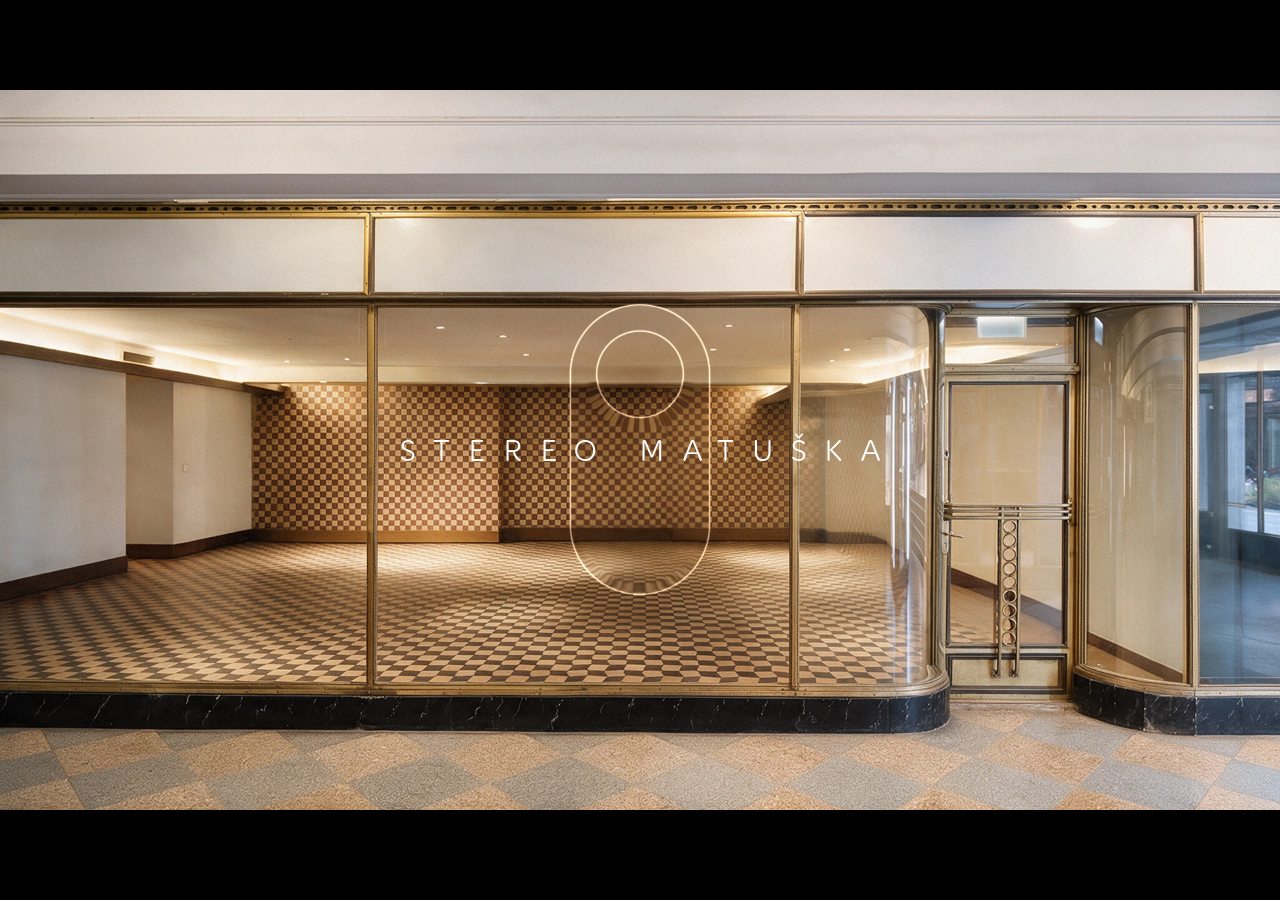
==== commit 38d25cdf: "Plynulost animací a opravy chyb Výkon (Intel UHD, měřeno v Chromu): - intro: textury se ve WebGL čto" ====
--- a/intro-vyloha.html
+++ b/intro-vyloha.html
@@ -263,8 +263,11 @@
   return fade * (1. - d * dayMul);
 }
 vec3 bg(vec2 px){ vec2 t = clamp(px / res, vec2(0.), vec2(1.));
-  if (p12On > .5) return texture2D(p12, t).rgb;
-  return mix(texture2D(day, t).rgb, texture2D(night, t).rgb, nightAt(px)); }
+  if (p12On > .5) return T(p12, t).rgb;
+  float n = nightAt(px);                                  // čistý den / noc = jedno čtení textury místo dvou (11. 10. – výkon)
+  if (n <= 0.) return T(day, t).rgb;
+  if (n >= 1.) return T(night, t).rgb;
+  return mix(T(day, t).rgb, T(night, t).rgb, n); }
 
 float sdO(vec2 p, vec3 o){
   if (o.z < .5) return 1e4;
@@ -274,14 +277,20 @@
 }
 // mapa vzdáleností má rozsah ±64 px; dál = „daleko“ (jinak by se záře písmen rozlila přes celý obraz)
 float dec(float v){ float d = (v * 255. - 128.) * .5; return d > 63. ? 1e4 : d; }
+// obdélníky písmen v mapách vzdáleností (kanál < 255, změřeno 11. 10. 2026 z web/pismena-a.png a -b.png) s rezervou na lineární filtr;
+// mimo ně je mapa celá 255 = „daleko“, takže se textura nemusí číst (výkon – stejný obraz)
+const vec4 BS = vec4(259., 259., 593., 819.), BT = vec4(492., 259., 795., 819.), BE = vec4(695., 260., 998., 817.),
+           BR = vec4(897., 259., 1231., 819.), BE2 = vec4(1136., 260., 1438., 817.);
+vec4 mapa(vec2 q, vec4 b, sampler2D m){ vec4 v = vec4(1.); if (q.x >= b.x - 2. && q.y >= b.y - 2. && q.x <= b.z + 3. && q.y <= b.w + 3.) v = T(m, q / res); return v; }
 float sdL(vec2 p){
   if (letters < .5) return 1e4;
   float d = 1e4, e;
-  e = dec(texture2D(la, (vec2(318., 322.) + (p - lorg) / lsc - vec2(lx.x, ly.x)) / res).r) * lsc + lg.x; if (lw.x > .01 && e < d) { d = e; LW = lw.x; LB = lbr.x; LF = lf.x; LS = ls.x; }
-  e = dec(texture2D(la, (vec2(318., 322.) + (p - lorg) / lsc - vec2(lx.y, ly.y)) / res).g) * lsc + lg.y; if (lw.y > .01 && e < d) { d = e; LW = lw.y; LB = lbr.y; LF = lf.y; LS = ls.y; }
-  e = dec(texture2D(la, (vec2(318., 322.) + (p - lorg) / lsc - vec2(lx.z, ly.z)) / res).b) * lsc + lg.z; if (lw.z > .01 && e < d) { d = e; LW = lw.z; LB = lbr.z; LF = lf.z; LS = ls.z; }
-  e = dec(texture2D(lb, (vec2(318., 322.) + (p - lorg) / lsc - vec2(lx.w, ly.w)) / res).r) * lsc + lg.w; if (lw.w > .01 && e < d) { d = e; LW = lw.w; LB = lbr.w; LF = lf.w; LS = ls.w; }
-  e = dec(texture2D(lb, (vec2(318., 322.) + (p - lorg) / lsc - vec2(lx5, ly5)) / res).g) * lsc + lg5;   if (lw5 > .01 && e < d) { d = e; LW = lw5; LB = lbr5; LF = lf5; LS = ls5; }
+  vec2 q;
+  q = vec2(318., 322.) + (p - lorg) / lsc - vec2(lx.x, ly.x); e = dec(mapa(q, BS, la).r) * lsc + lg.x; if (lw.x > .01 && e < d) { d = e; LW = lw.x; LB = lbr.x; LF = lf.x; LS = ls.x; }
+  q = vec2(318., 322.) + (p - lorg) / lsc - vec2(lx.y, ly.y); e = dec(mapa(q, BT, la).g) * lsc + lg.y; if (lw.y > .01 && e < d) { d = e; LW = lw.y; LB = lbr.y; LF = lf.y; LS = ls.y; }
+  q = vec2(318., 322.) + (p - lorg) / lsc - vec2(lx.z, ly.z); e = dec(mapa(q, BE, la).b) * lsc + lg.z; if (lw.z > .01 && e < d) { d = e; LW = lw.z; LB = lbr.z; LF = lf.z; LS = ls.z; }
+  q = vec2(318., 322.) + (p - lorg) / lsc - vec2(lx.w, ly.w); e = dec(mapa(q, BR, lb).r) * lsc + lg.w; if (lw.w > .01 && e < d) { d = e; LW = lw.w; LB = lbr.w; LF = lf.w; LS = ls.w; }
+  q = vec2(318., 322.) + (p - lorg) / lsc - vec2(lx5, ly5);   e = dec(mapa(q, BE2, lb).g) * lsc + lg5;   if (lw5 > .01 && e < d) { d = e; LW = lw5; LB = lbr5; LF = lf5; LS = ls5; }
   return d;
 }
 float sdf(vec2 p){ return min(min(sdO(p, oa), sdO(p, ob)), sdL(p)); }
@@ -347,7 +356,7 @@
   // záře kolem skla vypnutá (7. 10. 2026 – Ondra: bez záře, i ve final/7.png)
   float gr = fract(sin(dot(px + time * 61.7, vec2(12.9898, 78.233))) * 43758.5453);
   col += (gr - .5) * .025;
-  col = mix(col, texture2D(fin, px / res).rgb, finMix);
+  col = mix(col, T(fin, px / res).rgb, finMix);
   // slide 12: bílá se rozlévá od otvoru O ven (měkká čela 40 px), sklo se mění v plnou bílou
   if (whiteOn > .5) col = mix(col, vec3(1.), smoothstep(whiteR, whiteR - 40., length(px - oa.xy)) * smoothstep(.6, -.6, d));
   gl_FragColor = vec4(col, 1.);
@@ -357,11 +366,14 @@
 const gl = cv.getContext('webgl', { antialias: false, preserveDrawingBuffer: true });
 function sh(type, src) { const s = gl.createShader(type); gl.shaderSource(s, src); gl.compileShader(s); if (!gl.getShaderParameter(s, gl.COMPILE_STATUS)) throw gl.getShaderInfoLog(s); return s; }
 const pr = gl.createProgram();
-gl.attachShader(pr, sh(gl.VERTEX_SHADER, VS)); gl.attachShader(pr, sh(gl.FRAGMENT_SHADER, FS)); gl.linkProgram(pr); gl.useProgram(pr);
+// textury se čtou s pevnou úrovní 0 (texture2DLodEXT): mipmapy nejsou, obraz je stejný, ale ve Windows (Chrome → DirectX) se pak větev
+// s lomem skla počítá jen u hran, ne pro celou obrazovku (11. 10. 2026: snímek finále 16 → ~5 ms na Intel UHD)
+const LOD = !!gl.getExtension('EXT_shader_texture_lod');
+gl.attachShader(pr, sh(gl.VERTEX_SHADER, VS)); gl.attachShader(pr, sh(gl.FRAGMENT_SHADER, (LOD ? '#extension GL_EXT_shader_texture_lod : enable\n#define T(s, c) texture2DLodEXT(s, c, 0.)\n' : '#define T(s, c) texture2D(s, c)\n') + FS)); gl.linkProgram(pr); gl.useProgram(pr);
 gl.bindBuffer(gl.ARRAY_BUFFER, gl.createBuffer());
 gl.bufferData(gl.ARRAY_BUFFER, new Float32Array([-1, -1, 1, -1, -1, 1, 1, 1]), gl.STATIC_DRAW);
 const loc = gl.getAttribLocation(pr, 'p'); gl.enableVertexAttribArray(loc); gl.vertexAttribPointer(loc, 2, gl.FLOAT, false, 0, 0);
-const U = n => gl.getUniformLocation(pr, n);
+const UL = {}, U = n => n in UL ? UL[n] : (UL[n] = gl.getUniformLocation(pr, n));   // polohy uniform jen jednou (výkon)
 gl.uniform2f(U('res'), W, H);
 gl.pixelStorei(gl.UNPACK_COLORSPACE_CONVERSION_WEBGL, gl.NONE);
 
@@ -376,7 +388,13 @@
     ok(); }; im.src = n ? src + '?r=' + n : src; });
 }
 
+let nakreslenoKlic = '';
 function draw(s, t) {
+  // stejný stav = stejný obraz: nekreslit znovu (výdrž kroku, konec intra – dřív se 60× za s počítal nehybný snímek a grafika nestíhala);
+  // zrno se mění jen 24× za s, po úplném prolnutí do 7.png (fin = 1) už čas nehraje roli
+  const klic = JSON.stringify(s) + '|' + (s.fin >= 1 && !s.whiteOn ? '' : Math.floor(t * 24));
+  if (klic === nakreslenoKlic) return;
+  nakreslenoKlic = klic;
   gl.uniform1f(U('fade'), s.wipe);
   gl.uniform1f(U('splitX'), s.split <= 1 ? lerp(-2, SPLIT_X, s.split) : lerp(SPLIT_X, W + 2, s.split - 1));
   gl.uniform1f(U('glow'), s.glow || 0);
@@ -530,6 +548,8 @@
   P.dt.setAttribute('opacity', (k * PAIR_DIM).toFixed(3));
   P.db.setAttribute('opacity', ((1 - k) * PAIR_DIM).toFixed(3));
 }
+const ANAT_FOTKY = ['web/final7.webp', 'web/noc.webp', 'web/den.webp'].map(src => { const i = new Image(); i.src = src; return i; });
+const zahrejAnat = () => ANAT_FOTKY.forEach(i => i.decode().catch(() => {}));   // dekódovat předem (sdílí se s <image> v SVG)
 function setPair(P, to, animate) { P.from = animate ? P.k : to; P.to = to; P.t0 = animate ? nowS() : -1e9; updatePair(P); }
 
 function render(t) { const s = state(t); if (/nofin/.test(location.hash)) s.fin = 0; draw(s, t); }   // #nofin = bez prolnutí do 7.png (ladění)
@@ -540,7 +560,15 @@
 const USEK = (/(?:^#|&)usek=(intro|prepinac|logo)/.exec(location.hash) || [])[1] || null;
 const toParent = m => { if (USEK) parent.postMessage(Object.assign({ usek: USEK }, m), '*'); };
 const fixed = /(?:^#|&)t=([\d.]+)/.exec(location.hash);
-Promise.all([tex(0, 'web/den.webp'), tex(1, 'web/noc.webp'), tex(2, 'web/pismena-a.png'), tex(3, 'web/pismena-b.png'), tex(4, '7.png'), tex(5, '12.png'),
+// textury podle úseku (11. 10. 2026): intro jen den, noc, písmena a 7.png, logo jen písmena a 12.png, přepínač na plátno nekreslí vůbec –
+// dřív každý ze tří iframů nahrál všech šest (18 dekódování při startu, ~150 MB v grafice) a intro čekalo i na 12.png
+const TEXTURY = [[0, 'web/den.webp'], [1, 'web/noc.webp'], [2, 'web/pismena-a.png'], [3, 'web/pismena-b.png'], [4, '7.png'], [5, '12.png']]
+  .filter(([u]) => !USEK || (USEK === 'intro' ? u <= 4 : USEK === 'logo' ? [2, 3, 5].includes(u) : false));
+for (let u = 0; u < 6; u++) if (!TEXTURY.some(x => x[0] === u)) {   // nepoužitá jednotka: černá 1 × 1 (ať grafika nehlásí chybějící texturu)
+  gl.activeTexture(gl.TEXTURE0 + u); gl.bindTexture(gl.TEXTURE_2D, gl.createTexture());
+  gl.texImage2D(gl.TEXTURE_2D, 0, gl.RGB, 1, 1, 0, gl.RGB, gl.UNSIGNED_BYTE, new Uint8Array(3));
+}
+Promise.all([...TEXTURY.map(([u, src]) => tex(u, src)),
              document.fonts.load('300 46px "Kit Rounded"').catch(() => {})]).then(() => {   // písmo popisků načíst předem, ať neproblikne náhradní
   gl.uniform1i(U('day'), 0); gl.uniform1i(U('night'), 1); gl.uniform1i(U('la'), 2); gl.uniform1i(U('lb'), 3); gl.uniform1i(U('fin'), 4); gl.uniform1i(U('p12'), 5);
   window.__ready = true;
@@ -560,7 +588,7 @@
     const el = SLIDES[i - 1], anat = el && el.id === 'anat';
     // anatomie začíná přesně jako konec intra (final/7.png); od = navázání z přepínače naležato (koncept/prepinac-nalezato.html) v čase od
     if (anat) updateAnat(back ? 99 : od || 0);
-    if (el && PAIRS[el.id]) setPair(PAIRS[el.id], back ? 1 - PAIRS[el.id].start : PAIRS[el.id].start, false);   // zpět = přijít do konečné polohy
+    if (el && PAIRS[el.id]) { setPair(PAIRS[el.id], back ? 1 - PAIRS[el.id].start : PAIRS[el.id].start, false); zahrejAnat(); }   // zpět = přijít do konečné polohy
     sl = i; slT = anat ? now() - (back ? 99 : od || 0) : now(); done12 = false;
     SLIDES.forEach((s, k) => s.classList.toggle('on', k === i - 1));
     L12el.svg.classList.toggle('on', i === S12);
@@ -605,6 +633,10 @@
     if (P2 && P2.to === P2.start) { setPair(P2, 1 - P2.start, true); return; }   // dvojice: nejdřív přepnout (p1 noc → den, p2 den → noc)
     if (USEK === 'prepinac' && sl === SLIDES.length) { toParent({ done: 'next' }); return; }   // za vinylem / kytarou konec úseku
     if (sl > 0) { showSlide(sl + 1); return; }
+    if (P.mode === 'play' && P.back) {                                      // dopředu během couvání: pokračovat od místa, kde přechod je (11. 10.)
+      const total = P.segs.reduce((a, x) => a + x[1], 0), tt = Math.min(total, Math.max(0, total - (now() - P.t0) * 1.5));
+      P.step++; P.back = false; P.t0 = now() - tt; return;
+    }
     if (P.mode === 'play' && !P.back) { P.mode = 'hold'; return; }          // během přechodu: dokonči ho
     if (P.step >= STEPS.length - 1 && P.mode !== 'loop') { if (USEK === 'intro') { toParent({ done: 'next' }); return; } showSlide(1); return; }   // konec intra → první slide
     let segs = STEPS[P.step + 1].tr.slice();
@@ -622,7 +654,13 @@
     if (USEK === 'prepinac' && sl === 1) { toParent({ done: 'prev' }); return; }
     if (sl > 0) { showSlide(sl - 1, true); return; }
     if (P.mode === 'loop') { toParent({ done: 'prev' }); return; }
-    if (P.mode === 'play') { P.mode = 'hold'; if (P.back) return; }
+    if (P.mode === 'play' && P.back) { P.mode = 'hold'; return; }          // během couvání: dokonči ho
+    if (P.mode === 'play') {                                                // zpět během přechodu: couvat od místa, kde přechod je (11. 10.; dřív skok na konec)
+      const tr = STEPS[P.step].tr, total = tr.reduce((a, x) => a + x[1], 0);
+      const pre = P.segs.slice(0, P.segs.length - tr.length).reduce((a, x) => a + x[1], 0);   // úvodní dojezd ze smyčky do noci (jen dopředu)
+      const tt = Math.min(total, Math.max(0, now() - P.t0 - pre));
+      P.segs = tr; P.step--; P.mode = 'play'; P.back = true; P.t0 = now() - (total - tt) / 1.5; return;
+    }
     P.segs = STEPS[P.step].tr; P.step--; P.mode = 'play'; P.back = true; P.t0 = now();
   }
   function home() { showSlide(0); P.step = 0; P.mode = 'loop'; P.t0 = now(); }
@@ -638,8 +676,9 @@
     if (Math.hypot(dx, dy) < 15 && e.button === 0) next();
   });
   addEventListener('keydown', e => {
-    if (['ArrowRight', 'PageDown', 'Space', 'Enter'].includes(e.code)) { e.preventDefault(); next(); }
-    else if (['ArrowLeft', 'PageUp', 'Backspace'].includes(e.code)) { e.preventDefault(); prev(); }
+    if (e.ctrlKey || e.metaKey) return;                                    // zkratky prohlížeče nechat být
+    if (['ArrowRight', 'ArrowDown', 'PageDown', 'Space', 'Enter'].includes(e.code)) { e.preventDefault(); next(); }
+    else if (['ArrowLeft', 'ArrowUp', 'PageUp', 'Backspace'].includes(e.code)) { e.preventDefault(); prev(); }
     else if (e.code === 'Home') { if (USEK) toParent({ key: 'Home' }); else home(); }
     else if (USEK && ['End', 'KeyF', 'KeyH'].includes(e.code)) toParent({ key: e.code });
   });
@@ -648,7 +687,8 @@
     if (/(?:^#|&)noc(?:&|$)/.test(location.hash) && sl > 0 && PAIRS[SLIDES[sl - 1].id]) setPair(PAIRS[SLIDES[sl - 1].id], 1, false);   // #slide=2&noc = dvojice rovnou v noci
     const m2 = /cas(?:12)?=([\d.]+)/.exec(location.hash); if (m2) { slT = now() - +m2[1]; if (/stop/.test(location.hash)) freeze12 = +m2[1]; } }   // #slide=N&cas=3.9 = slide N v čase 3,9 s (&stop zastaví čas)
   function startUsek(back, od) {
-    if (USEK === 'intro') { showSlide(0); P.step = back ? STEPS.length - 1 : 0; P.mode = back ? 'hold' : 'loop'; P.back = false; P.t0 = now(); }
+    if (USEK === 'intro') { showSlide(0); P.step = back ? STEPS.length - 1 : 0; P.mode = back ? 'hold' : 'loop'; P.back = false; P.t0 = now();
+      if (back) { nazevEl.style.transition = 'none'; nazevEl.classList.add('off'); nazevEl.getBoundingClientRect(); nazevEl.style.transition = ''; } }
     else if (USEK === 'prepinac') showSlide(back ? SLIDES.length : 1, back, od);
     else if (USEK === 'logo') { showSlide(S12); if (back) slT = now() - END12 - 1; }
   }
@@ -675,7 +715,7 @@
     }   // po dokončení stojí
     else if (sl > 0 && SLIDES[sl - 1].id === 'anat') updateAnat(t);
     else if (sl > 0 && PAIRS[SLIDES[sl - 1].id]) updatePair(PAIRS[SLIDES[sl - 1].id]);
-    if (sl === 0 || (sl < S12 && t <= 1)) draw(current(), now());
+    if (sl === 0) draw(current(), now());   // slidy přepínače plátno zakrývají – kreslí se jen intro (11. 10.: dřív ještě 1 s po každém střihu naprázdno)
     requestAnimationFrame(frame);
   })();
 });
